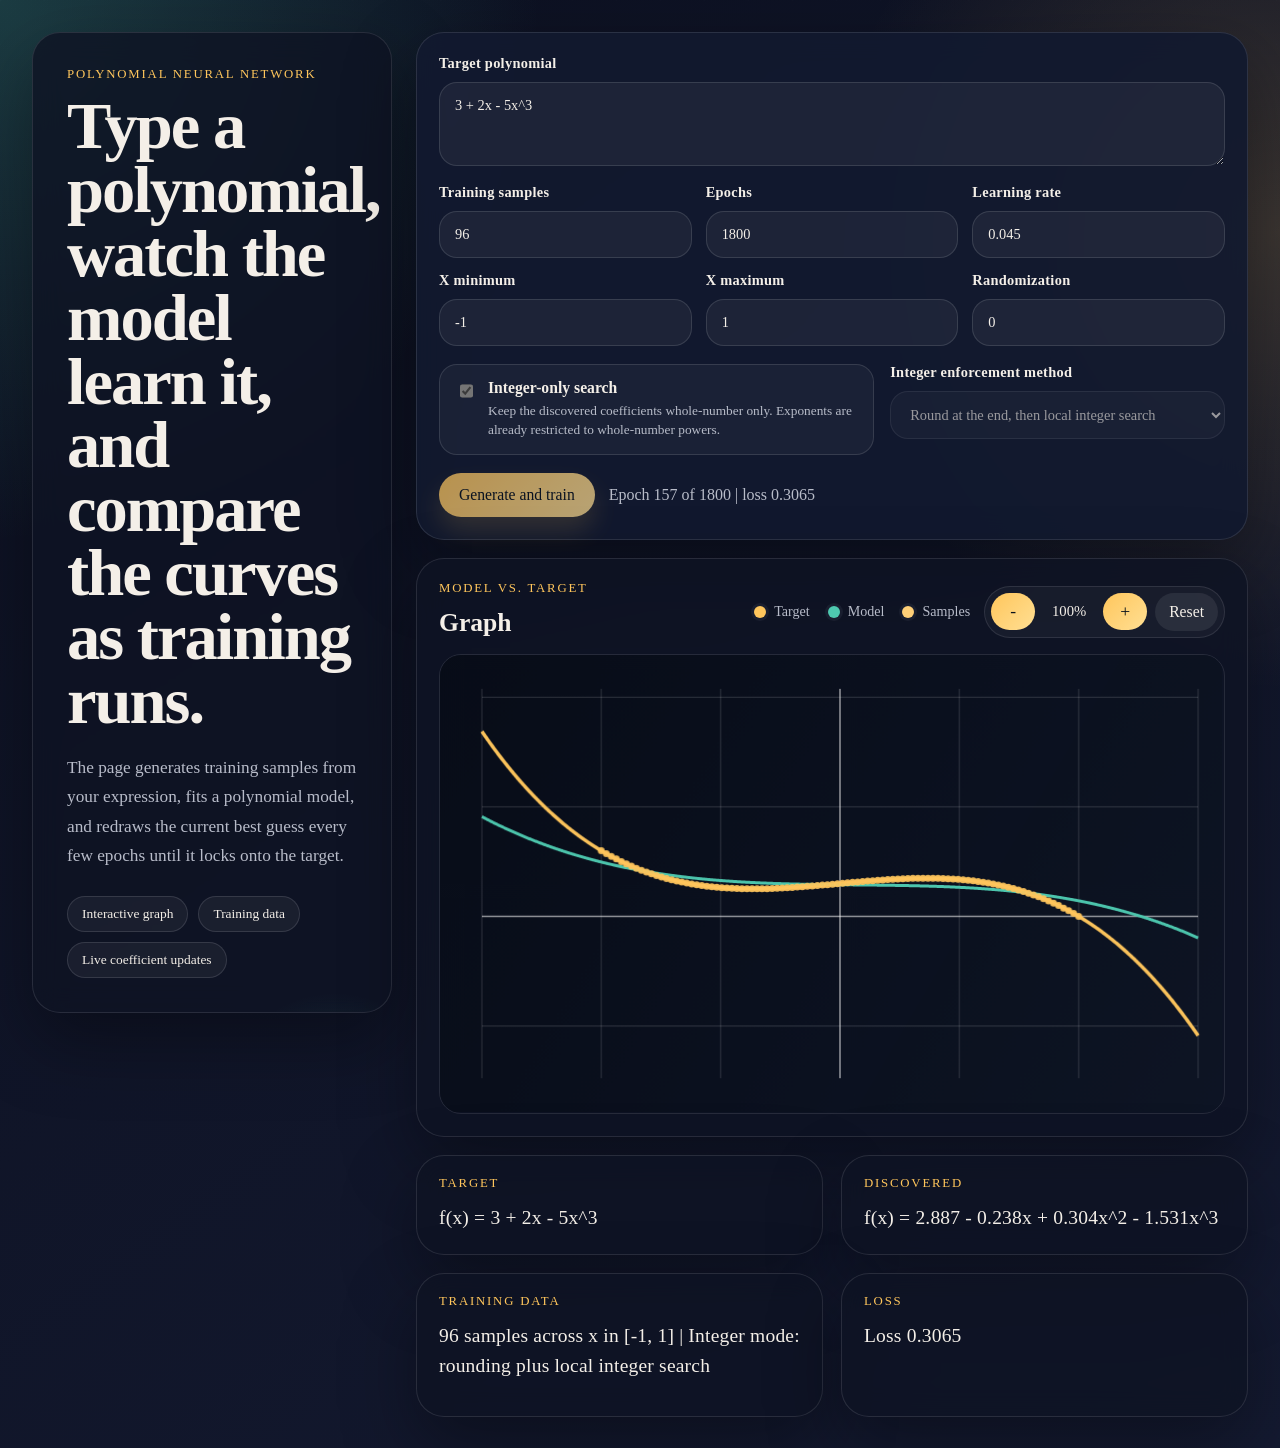
==== index.html @ 7504b13d "Add polynomial finder application with graphing capabilities - Implemented main application structur" ====
<!DOCTYPE html>
<html lang="en">
<head>
  <meta charset="UTF-8" />
  <meta name="viewport" content="width=device-width, initial-scale=1.0" />
  <title>Polynomial Finder</title>
  <link rel="stylesheet" href="styles.css" />
</head>
<body>
  <main class="app-shell">
    <section class="intro-panel card">
      <p class="eyebrow">Polynomial Neural Network</p>
      <h1>Type a polynomial, watch the model learn it, and compare the curves as training runs.</h1>
      <p class="lead">
        The page generates training samples from your expression, fits a polynomial model, and redraws the
        current best guess every few epochs until it locks onto the target.
      </p>
      <div class="pill-row">
        <span class="pill">Interactive graph</span>
        <span class="pill">Training data</span>
        <span class="pill">Live coefficient updates</span>
      </div>
    </section>

    <section class="workspace">
      <form id="control-form" class="card control-panel">
        <label class="field field-wide">
          <span>Target polynomial</span>
          <textarea id="polynomial-input" rows="2">3 + 2x - 5x^3</textarea>
        </label>

        <div class="field-grid">
          <label class="field">
            <span>Training samples</span>
            <input id="sample-count" type="number" min="16" max="400" step="1" value="96" />
          </label>
          <label class="field">
            <span>Epochs</span>
            <input id="epoch-count" type="number" min="50" max="20000" step="50" value="1800" />
          </label>
          <label class="field">
            <span>Learning rate</span>
            <input id="learning-rate" type="number" min="0.001" max="0.2" step="0.001" value="0.045" />
          </label>
        </div>

        <div class="sample-config-grid">
          <label class="field">
            <span>X minimum</span>
            <input id="x-min" type="number" min="-50" max="50" step="0.1" value="-1" />
          </label>
          <label class="field">
            <span>X maximum</span>
            <input id="x-max" type="number" min="-50" max="50" step="0.1" value="1" />
          </label>
          <label class="field">
            <span>Randomization</span>
            <input id="randomization" type="number" min="0" max="1" step="0.01" value="0" />
          </label>
        </div>

        <div class="constraint-panel">
          <label class="checkbox-field">
            <input id="integer-mode" type="checkbox" checked />
            <span>
              <strong>Integer-only search</strong>
              <small>Keep the discovered coefficients whole-number only. Exponents are already restricted to whole-number powers.</small>
            </span>
          </label>

          <label class="field method-field">
            <span>Integer enforcement method</span>
            <select id="integer-method">
              <option value="project-each-epoch">Projected rounding every epoch</option>
              <option value="annealed-bias">Progressive snapping during training</option>
              <option value="post-train-local-search" selected>Round at the end, then local integer search</option>
            </select>
          </label>
        </div>

        <div class="button-row">
          <button id="train-button" type="submit">Generate and train</button>
          <p id="status-text" class="status" aria-live="polite"></p>
        </div>
      </form>

      <section class="card graph-panel">
        <div class="graph-header">
          <div>
            <p class="eyebrow">Model vs. target</p>
            <h2>Graph</h2>
          </div>
          <div class="graph-tools">
            <div class="graph-legend" aria-label="Graph legend">
              <span><i class="swatch swatch-target"></i> Target</span>
              <span><i class="swatch swatch-model"></i> Model</span>
              <span><i class="swatch swatch-data"></i> Samples</span>
            </div>
            <div class="zoom-controls" aria-label="Graph zoom controls">
              <button id="zoom-out" class="zoom-button" type="button">-</button>
              <span id="zoom-level" class="zoom-level">100%</span>
              <button id="zoom-in" class="zoom-button" type="button">+</button>
              <button id="zoom-reset" class="zoom-reset" type="button">Reset</button>
            </div>
          </div>
        </div>
        <canvas id="graph-canvas" width="960" height="560" aria-label="Polynomial comparison chart"></canvas>
      </section>

      <section class="results-grid">
        <article class="card result-card">
          <p class="eyebrow">Target</p>
          <p id="target-equation" class="equation">f(x) = 3 + 2x - 5x^3</p>
        </article>
        <article class="card result-card">
          <p class="eyebrow">Discovered</p>
          <p id="discovered-equation" class="equation">Waiting for training...</p>
        </article>
        <article class="card result-card compact">
          <p class="eyebrow">Training data</p>
          <p id="sample-summary" class="equation">96 samples across x in [-1, 1]</p>
        </article>
        <article class="card result-card compact">
          <p class="eyebrow">Loss</p>
          <p id="loss-summary" class="equation">0.0000</p>
        </article>
      </section>
    </section>
  </main>
  <script src="PolynomialFinder.js"></script>
  <script src="GraphViewport.js"></script>
  <script src="script.js"></script>
</body>
</html>
---- styles.css ----
:root {
  color-scheme: dark;
  --bg: #0c1020;
  --bg-2: #141a31;
  --panel: rgba(14, 19, 35, 0.8);
  --panel-strong: rgba(18, 25, 47, 0.92);
  --text: #f4efe8;
  --muted: #b8bcc9;
  --accent: #4ec9b0;
  --accent-strong: #ffc65c;
  --border: rgba(255, 255, 255, 0.11);
  --shadow: 0 28px 72px rgba(0, 0, 0, 0.35);
}

* {
  box-sizing: border-box;
}

body {
  margin: 0;
  min-height: 100vh;
  font-family: "Iowan Old Style", "Palatino Linotype", "Book Antiqua", Georgia, serif;
  color: var(--text);
  background:
    radial-gradient(circle at top left, rgba(78, 201, 176, 0.24), transparent 28%),
    radial-gradient(circle at right 16%, rgba(255, 198, 92, 0.18), transparent 26%),
    linear-gradient(145deg, var(--bg) 0%, var(--bg-2) 100%);
}

body::before {
  content: "";
  position: fixed;
  inset: 0;
  pointer-events: none;
  background-image:
    linear-gradient(rgba(255, 255, 255, 0.03) 1px, transparent 1px),
    linear-gradient(90deg, rgba(255, 255, 255, 0.03) 1px, transparent 1px);
  background-size: 44px 44px;
  mask-image: linear-gradient(to bottom, rgba(0, 0, 0, 0.5), transparent 85%);
  opacity: 0.42;
}

.app-shell {
  min-height: 100vh;
  display: grid;
  gap: 24px;
  grid-template-columns: minmax(280px, 360px) minmax(0, 1fr);
  align-items: start;
  padding: 32px;
}

.intro-panel,
.workspace {
  position: relative;
  z-index: 1;
}

.intro-panel {
  padding: 34px;
  border-radius: 28px;
  background: linear-gradient(180deg, rgba(22, 29, 53, 0.92), rgba(11, 15, 30, 0.94));
  border: 1px solid var(--border);
  box-shadow: var(--shadow);
  overflow: hidden;
}

.intro-panel::after {
  content: "";
  position: absolute;
  inset: auto -18% -22% auto;
  width: 240px;
  aspect-ratio: 1;
  border-radius: 50%;
  background: radial-gradient(circle, rgba(78, 201, 176, 0.18), transparent 68%);
  pointer-events: none;
}

.workspace {
  display: grid;
  gap: 18px;
}

.card {
  border: 1px solid var(--border);
  border-radius: 28px;
  background: var(--panel);
  box-shadow: var(--shadow);
  backdrop-filter: blur(14px);
}

.eyebrow {
  margin: 0 0 12px;
  text-transform: uppercase;
  letter-spacing: 0.14em;
  font-size: 0.8rem;
  color: var(--accent-strong);
}

h1 {
  margin: 0;
  font-size: clamp(2.2rem, 5.2vw, 4.6rem);
  line-height: 0.96;
  letter-spacing: -0.03em;
}

.lead {
  margin: 20px 0 0;
  max-width: 34ch;
  font-size: 1.08rem;
  line-height: 1.7;
  color: var(--muted);
}

.pill-row {
  display: flex;
  flex-wrap: wrap;
  gap: 10px;
  margin-top: 26px;
}

.pill {
  padding: 9px 14px;
  border-radius: 999px;
  border: 1px solid rgba(255, 255, 255, 0.12);
  background: rgba(255, 255, 255, 0.05);
  color: var(--text);
  font-size: 0.84rem;
}

.control-panel {
  padding: 22px;
  background: var(--panel-strong);
}

.field {
  display: grid;
  gap: 10px;
  color: var(--muted);
  font-size: 0.9rem;
}

.field span {
  color: var(--text);
  font-weight: 600;
  letter-spacing: 0.02em;
}

.field-wide textarea,
.field input,
.field select {
  width: 100%;
  border: 1px solid rgba(255, 255, 255, 0.12);
  border-radius: 18px;
  padding: 14px 15px;
  color: var(--text);
  background: rgba(255, 255, 255, 0.05);
  font: inherit;
  outline: none;
  transition: border-color 150ms ease, transform 150ms ease, background 150ms ease;
}

.field-wide textarea {
  resize: vertical;
  min-height: 84px;
}

.field input:focus,
.field select:focus,
.field-wide textarea:focus {
  border-color: rgba(78, 201, 176, 0.7);
  background: rgba(255, 255, 255, 0.08);
}

.constraint-panel {
  display: grid;
  grid-template-columns: minmax(0, 1.3fr) minmax(220px, 1fr);
  gap: 16px;
  margin-top: 18px;
  align-items: start;
}

.checkbox-field {
  display: flex;
  gap: 12px;
  align-items: start;
  padding: 14px 16px;
  border: 1px solid rgba(255, 255, 255, 0.12);
  border-radius: 18px;
  background: rgba(255, 255, 255, 0.04);
}

.checkbox-field input {
  width: 18px;
  height: 18px;
  margin-top: 3px;
  accent-color: var(--accent-strong);
}

.checkbox-field span {
  display: grid;
  gap: 4px;
}

.checkbox-field strong {
  font-size: 0.98rem;
}

.checkbox-field small {
  color: var(--muted);
  line-height: 1.45;
}

.method-field {
  margin: 0;
}

.field select:disabled {
  opacity: 0.6;
  cursor: not-allowed;
}

.field-grid {
  display: grid;
  grid-template-columns: repeat(3, minmax(0, 1fr));
  gap: 14px;
  margin-top: 18px;
}

.sample-config-grid {
  display: grid;
  grid-template-columns: repeat(3, minmax(0, 1fr));
  gap: 14px;
  margin-top: 14px;
}

.button-row {
  display: flex;
  flex-wrap: wrap;
  gap: 14px;
  align-items: center;
  margin-top: 18px;
}

button {
  border: 0;
  border-radius: 999px;
  padding: 13px 20px;
  font: inherit;
  font-size: 0.98rem;
  color: #08111c;
  background: linear-gradient(135deg, var(--accent-strong) 0%, #ffdf93 100%);
  cursor: pointer;
  transition: transform 160ms ease, box-shadow 160ms ease, opacity 160ms ease;
  box-shadow: 0 14px 26px rgba(255, 198, 92, 0.2);
}

button:hover,
button:focus-visible {
  transform: translateY(-1px);
  box-shadow: 0 18px 28px rgba(255, 198, 92, 0.24);
}

button:disabled {
  cursor: progress;
  opacity: 0.7;
  transform: none;
}

.status {
  margin: 0;
  color: var(--muted);
  line-height: 1.5;
}

.graph-panel {
  padding: 22px;
}

.graph-header {
  display: flex;
  justify-content: space-between;
  align-items: end;
  gap: 16px;
  margin-bottom: 16px;
}

.graph-header h2 {
  margin: 0;
  font-size: 1.6rem;
}

.graph-tools {
  display: flex;
  flex-wrap: wrap;
  justify-content: end;
  gap: 14px;
  align-items: center;
}

.graph-legend {
  display: flex;
  flex-wrap: wrap;
  gap: 12px 18px;
  color: var(--muted);
  font-size: 0.88rem;
}

.graph-legend span {
  display: inline-flex;
  align-items: center;
  gap: 8px;
}

.swatch {
  display: inline-block;
  width: 12px;
  height: 12px;
  border-radius: 999px;
  box-shadow: 0 0 0 3px rgba(255, 255, 255, 0.05);
}

.swatch-target { background: var(--accent-strong); }
.swatch-model { background: var(--accent); }
.swatch-data { background: #ffcf77; }

.zoom-controls {
  display: inline-flex;
  align-items: center;
  gap: 8px;
  padding: 6px;
  border: 1px solid rgba(255, 255, 255, 0.1);
  border-radius: 999px;
  background: rgba(255, 255, 255, 0.04);
}

.zoom-button,
.zoom-reset {
  margin: 0;
  padding: 10px 14px;
  min-width: 44px;
  box-shadow: none;
}

.zoom-button {
  font-size: 1.1rem;
  line-height: 1;
}

.zoom-reset {
  background: rgba(255, 255, 255, 0.08);
  color: var(--text);
}

.zoom-level {
  min-width: 52px;
  text-align: center;
  color: var(--text);
  font-size: 0.92rem;
}

#graph-canvas {
  display: block;
  width: 100%;
  min-height: 420px;
  border-radius: 22px;
  border: 1px solid rgba(255, 255, 255, 0.1);
  cursor: grab;
  touch-action: none;
}

#graph-canvas.is-dragging {
  cursor: grabbing;
}

.results-grid {
  display: grid;
  grid-template-columns: repeat(2, minmax(0, 1fr));
  gap: 18px;
}

.result-card {
  padding: 20px 22px;
}

.result-card.compact {
  min-height: 144px;
}

.equation {
  margin: 0;
  font-size: 1.22rem;
  line-height: 1.55;
  letter-spacing: 0.01em;
  word-break: break-word;
}

@media (max-width: 1040px) {
  .app-shell {
    grid-template-columns: 1fr;
  }

  .intro-panel {
    max-width: 760px;
  }
}

@media (max-width: 720px) {
  .app-shell {
    padding: 18px;
  }

  .intro-panel,
  .control-panel,
  .graph-panel,
  .result-card {
    border-radius: 22px;
  }

  .field-grid,
  .sample-config-grid,
  .results-grid {
    grid-template-columns: 1fr;
  }

  .constraint-panel {
    grid-template-columns: 1fr;
  }

  .graph-header {
    flex-direction: column;
    align-items: start;
  }

  .graph-tools {
    justify-content: start;
  }

  #graph-canvas {
    min-height: 320px;
  }
}
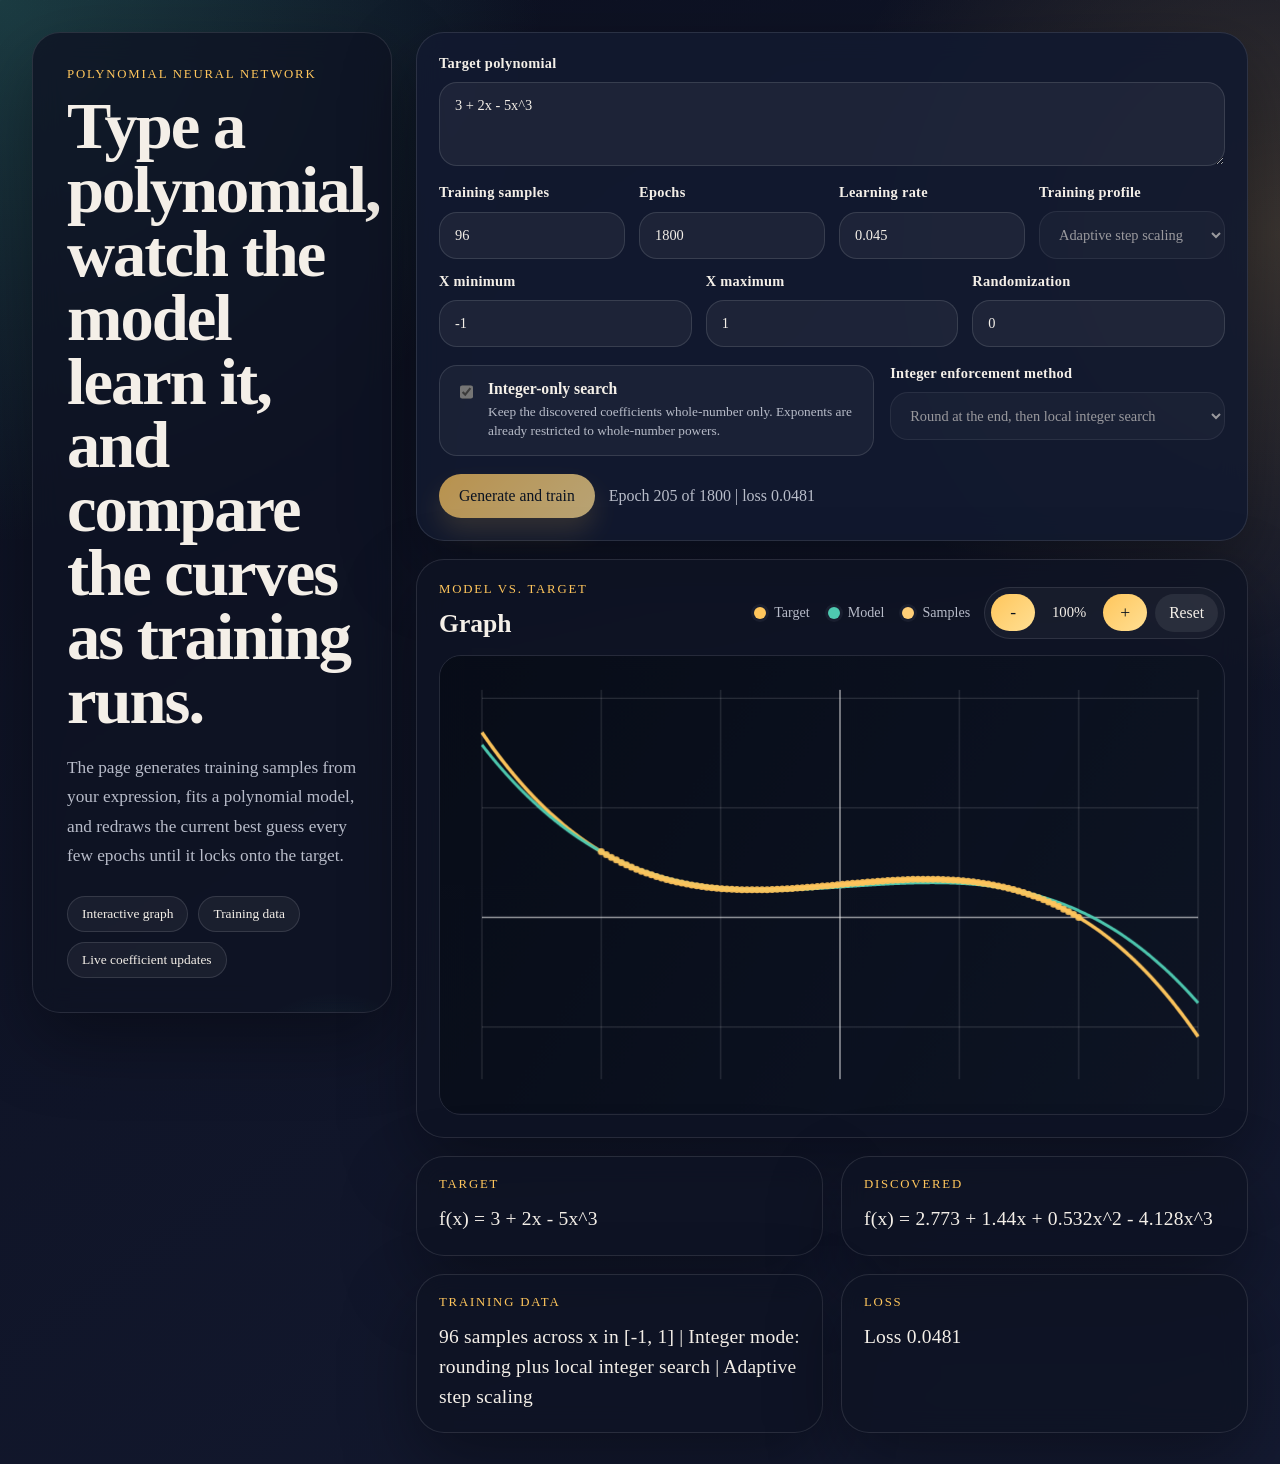
==== commit e62b8eba: "Add adaptive gradient application and training profile selection to Polynomial Finder" ====
--- a/index.html
+++ b/index.html
@@ -41,6 +41,14 @@
           <label class="field">
             <span>Learning rate</span>
             <input id="learning-rate" type="number" min="0.001" max="0.2" step="0.001" value="0.045" />
+          </label>
+          <label class="field">
+            <span>Training profile</span>
+            <select id="training-profile">
+              <option value="standard-sgd">Standard SGD</option>
+              <option value="adaptive-rms" selected>Adaptive step scaling</option>
+              <option value="adaptive-rms-simplicity">Adaptive scaling + simplicity bias</option>
+            </select>
           </label>
         </div>
 
--- a/styles.css
+++ b/styles.css
@@ -221,7 +221,7 @@
 
 .field-grid {
   display: grid;
-  grid-template-columns: repeat(3, minmax(0, 1fr));
+  grid-template-columns: repeat(4, minmax(0, 1fr));
   gap: 14px;
   margin-top: 18px;
 }
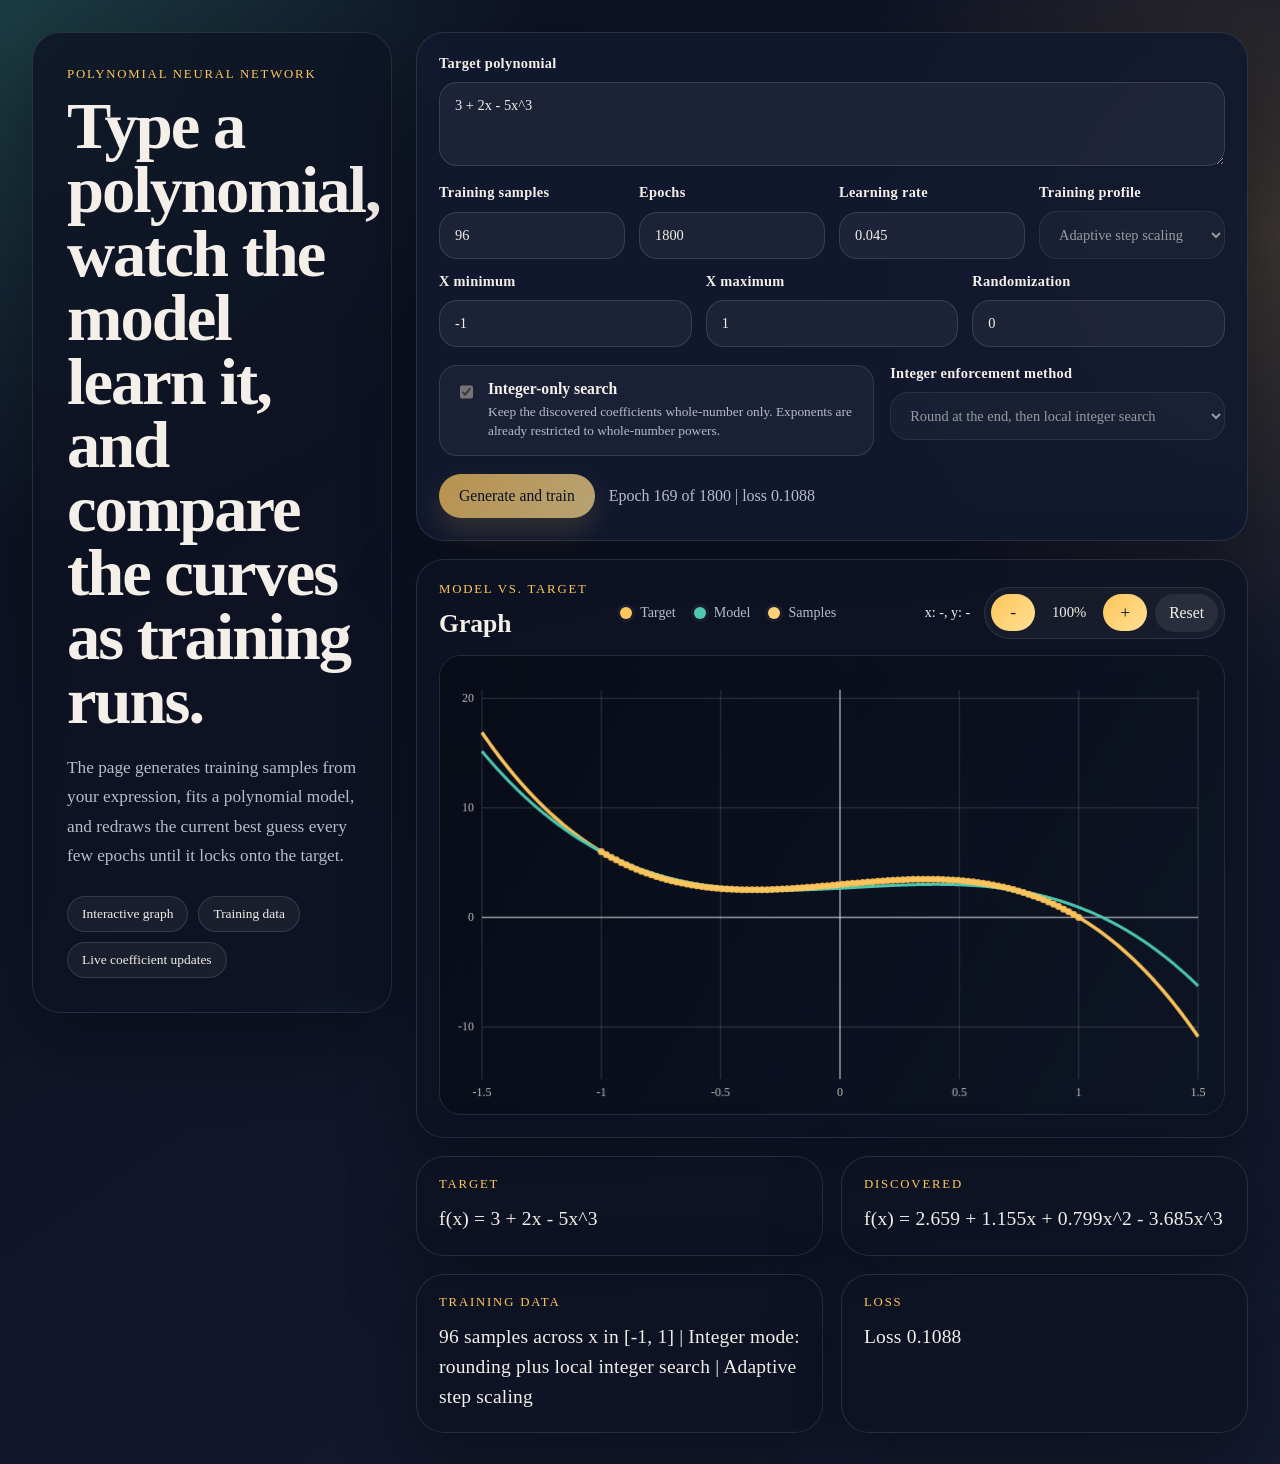
==== commit b61038b2: "Enhance Graph Viewport with coordinate display and improved test coverage" ====
--- a/index.html
+++ b/index.html
@@ -104,6 +104,7 @@
               <span><i class="swatch swatch-model"></i> Model</span>
               <span><i class="swatch swatch-data"></i> Samples</span>
             </div>
+            <p id="graph-coordinates" class="graph-coordinates" aria-live="polite">x: -, y: -</p>
             <div class="zoom-controls" aria-label="Graph zoom controls">
               <button id="zoom-out" class="zoom-button" type="button">-</button>
               <span id="zoom-level" class="zoom-level">100%</span>
--- a/styles.css
+++ b/styles.css
@@ -311,6 +311,14 @@
   gap: 8px;
 }
 
+.graph-coordinates {
+  margin: 0;
+  min-width: 120px;
+  color: var(--text);
+  font-size: 0.88rem;
+  text-align: right;
+}
+
 .swatch {
   display: inline-block;
   width: 12px;
@@ -435,6 +443,10 @@
     justify-content: start;
   }
 
+  .graph-coordinates {
+    text-align: left;
+  }
+
   #graph-canvas {
     min-height: 320px;
   }
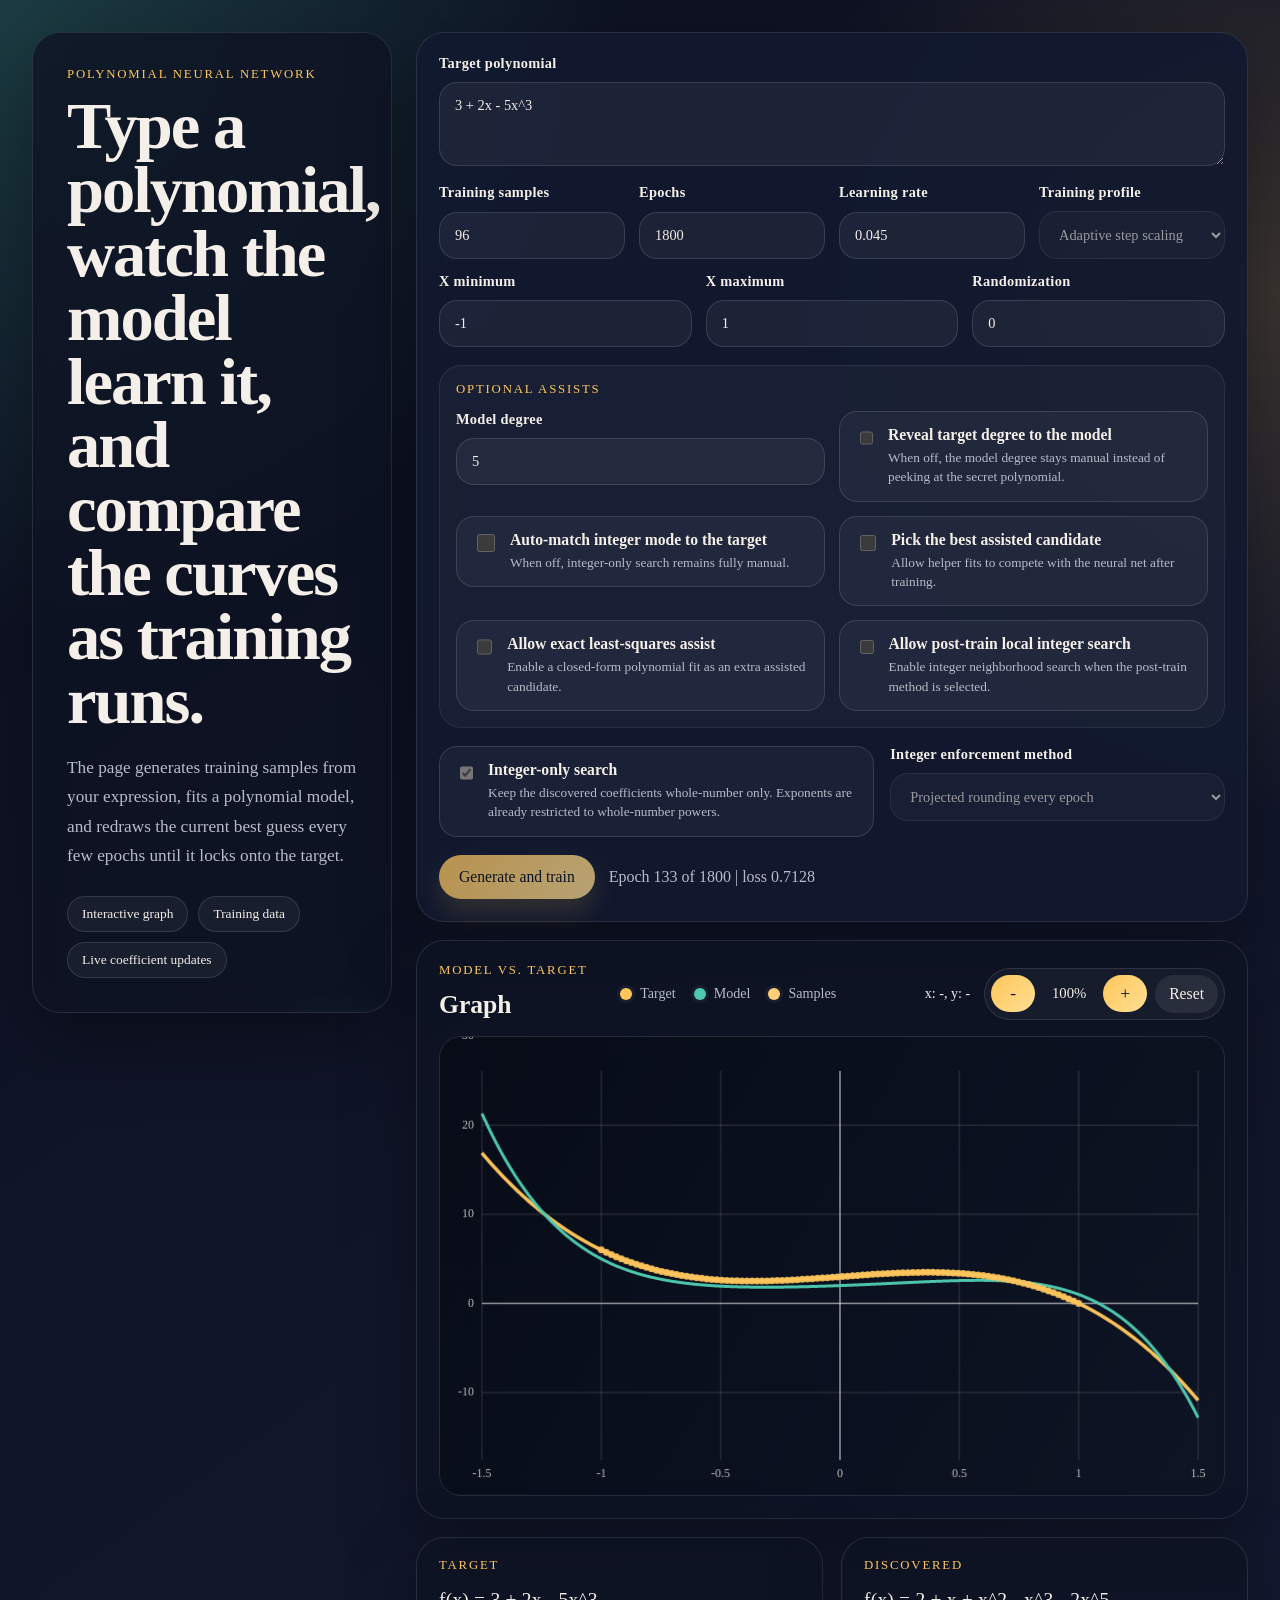
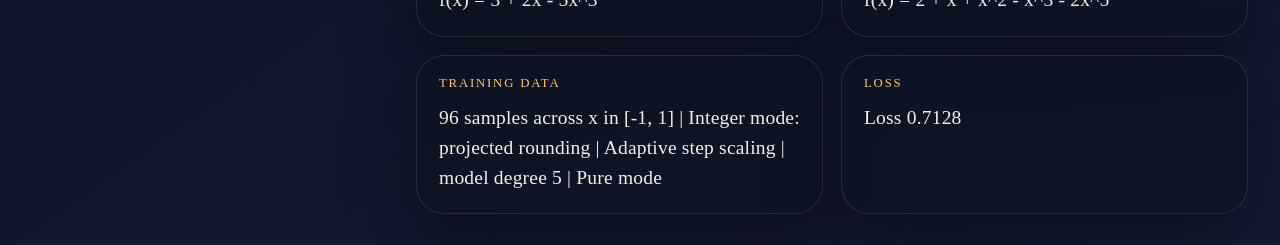
==== commit 74967f94: "Add assist panel with configuration options for polynomial model training" ====
--- a/index.html
+++ b/index.html
@@ -67,6 +67,56 @@
           </label>
         </div>
 
+        <section class="assist-panel">
+          <p class="eyebrow">Optional Assists</p>
+          <div class="assist-grid">
+            <label class="field">
+              <span>Model degree</span>
+              <input id="model-degree" type="number" min="0" max="24" step="1" value="5" />
+            </label>
+
+            <label class="checkbox-field">
+              <input id="assist-target-degree" type="checkbox" />
+              <span>
+                <strong>Reveal target degree to the model</strong>
+                <small>When off, the model degree stays manual instead of peeking at the secret polynomial.</small>
+              </span>
+            </label>
+
+            <label class="checkbox-field">
+              <input id="assist-auto-integer" type="checkbox" />
+              <span>
+                <strong>Auto-match integer mode to the target</strong>
+                <small>When off, integer-only search remains fully manual.</small>
+              </span>
+            </label>
+
+            <label class="checkbox-field">
+              <input id="assist-candidate-selection" type="checkbox" />
+              <span>
+                <strong>Pick the best assisted candidate</strong>
+                <small>Allow helper fits to compete with the neural net after training.</small>
+              </span>
+            </label>
+
+            <label class="checkbox-field">
+              <input id="assist-exact-solver" type="checkbox" />
+              <span>
+                <strong>Allow exact least-squares assist</strong>
+                <small>Enable a closed-form polynomial fit as an extra assisted candidate.</small>
+              </span>
+            </label>
+
+            <label class="checkbox-field">
+              <input id="assist-local-search" type="checkbox" />
+              <span>
+                <strong>Allow post-train local integer search</strong>
+                <small>Enable integer neighborhood search when the post-train method is selected.</small>
+              </span>
+            </label>
+          </div>
+        </section>
+
         <div class="constraint-panel">
           <label class="checkbox-field">
             <input id="integer-mode" type="checkbox" checked />
@@ -79,9 +129,9 @@
           <label class="field method-field">
             <span>Integer enforcement method</span>
             <select id="integer-method">
-              <option value="project-each-epoch">Projected rounding every epoch</option>
+              <option value="project-each-epoch" selected>Projected rounding every epoch</option>
               <option value="annealed-bias">Progressive snapping during training</option>
-              <option value="post-train-local-search" selected>Round at the end, then local integer search</option>
+              <option value="post-train-local-search">Round at the end, then local integer search</option>
             </select>
           </label>
         </div>
--- a/styles.css
+++ b/styles.css
@@ -233,6 +233,25 @@
   margin-top: 14px;
 }
 
+.assist-panel {
+  margin-top: 18px;
+  padding: 16px;
+  border: 1px solid rgba(255, 255, 255, 0.08);
+  border-radius: 22px;
+  background: rgba(255, 255, 255, 0.03);
+}
+
+.assist-panel .eyebrow {
+  margin-bottom: 14px;
+}
+
+.assist-grid {
+  display: grid;
+  grid-template-columns: repeat(2, minmax(0, 1fr));
+  gap: 14px;
+  align-items: start;
+}
+
 .button-row {
   display: flex;
   flex-wrap: wrap;
@@ -426,6 +445,7 @@
 
   .field-grid,
   .sample-config-grid,
+  .assist-grid,
   .results-grid {
     grid-template-columns: 1fr;
   }
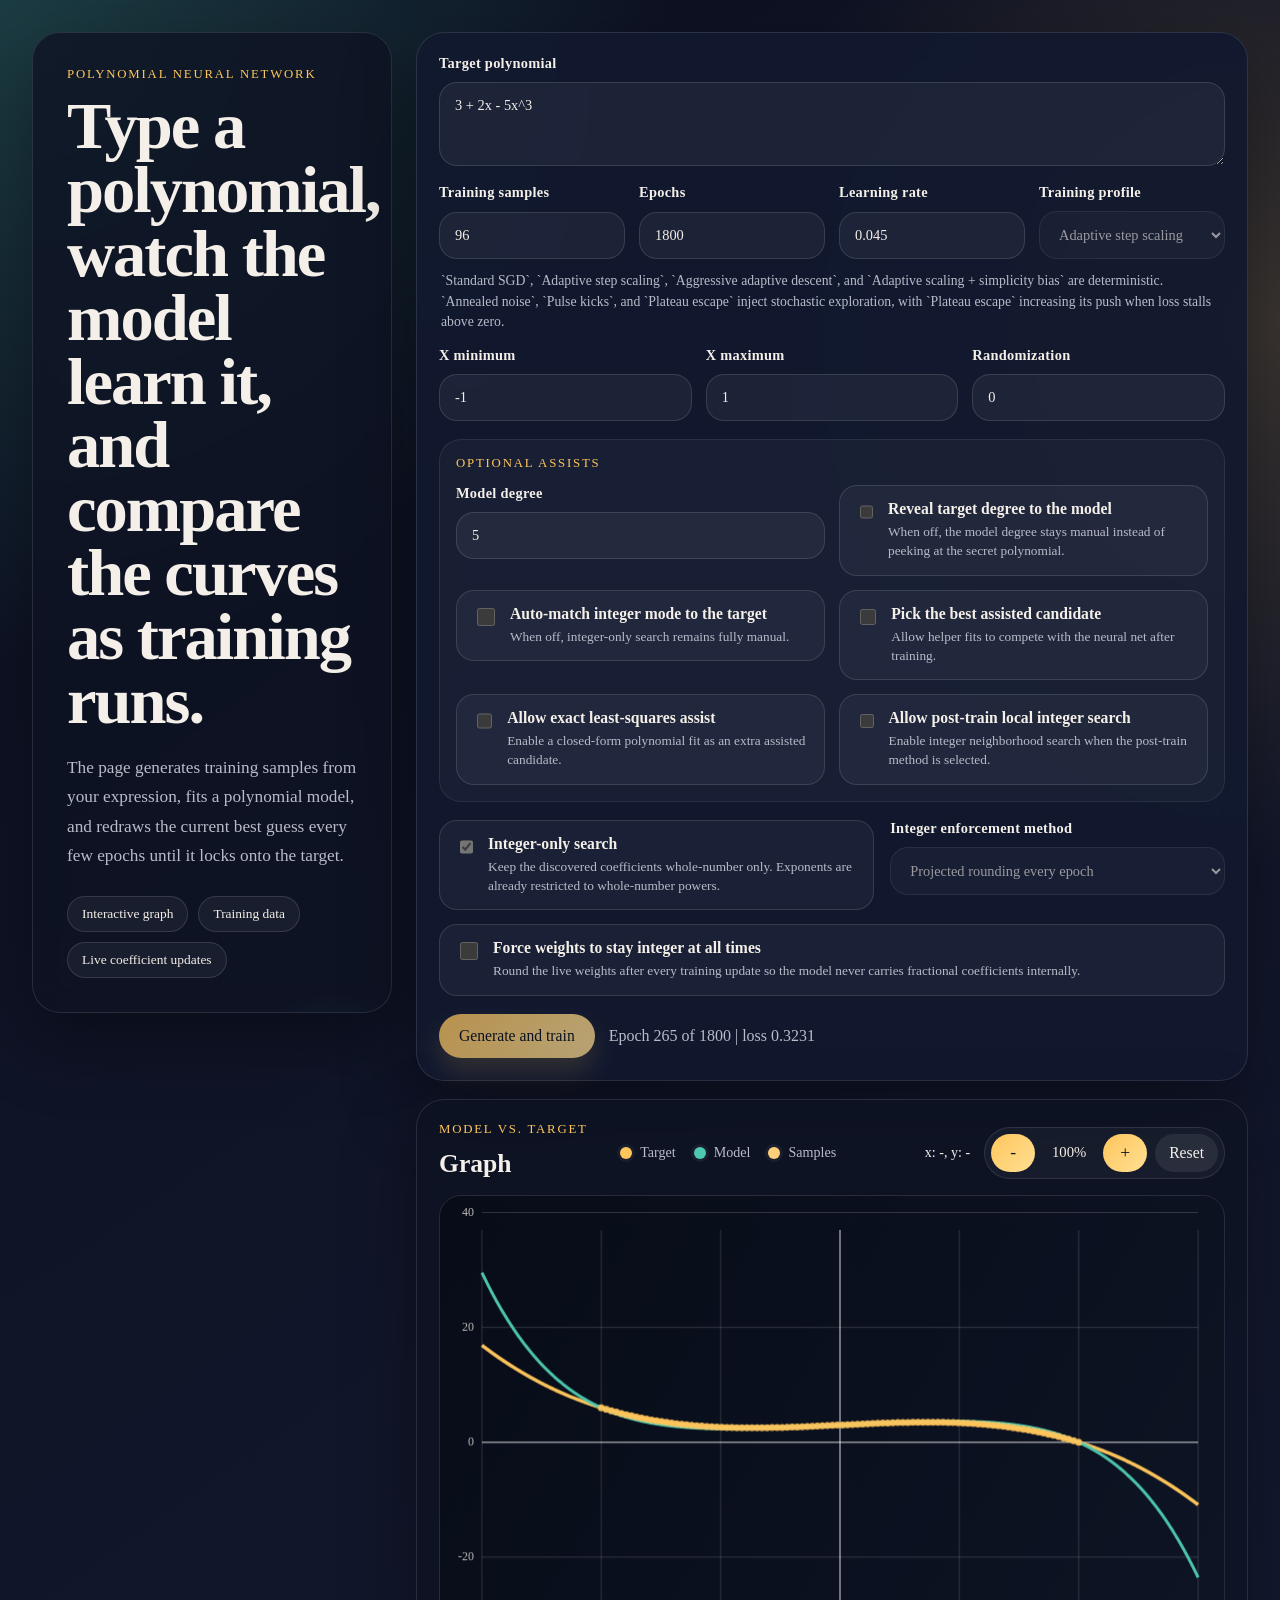
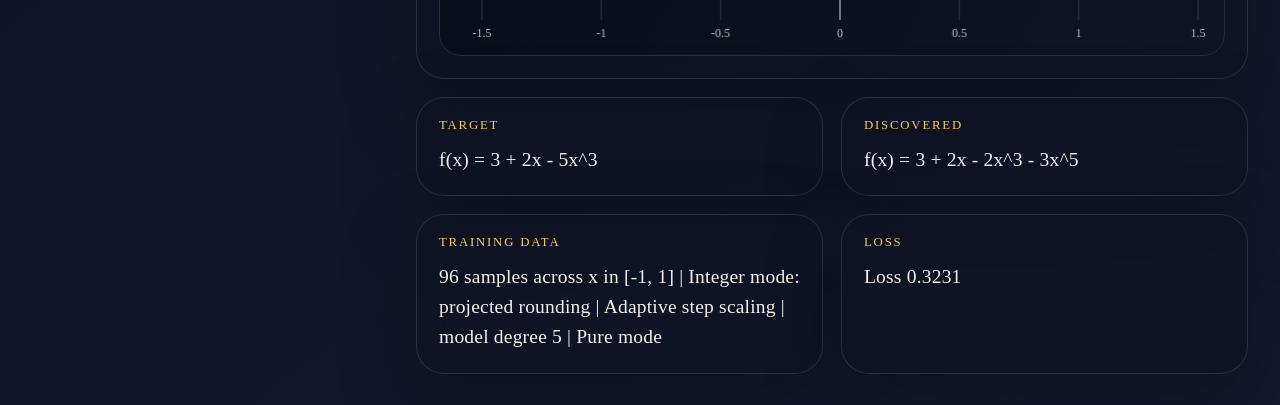
==== commit 75ba605c: "Add new training profiles and strict integer weights option to Polynomial Finder" ====
--- a/index.html
+++ b/index.html
@@ -47,10 +47,19 @@
             <select id="training-profile">
               <option value="standard-sgd">Standard SGD</option>
               <option value="adaptive-rms" selected>Adaptive step scaling</option>
+              <option value="adaptive-rms-aggressive">Aggressive adaptive descent</option>
+              <option value="adaptive-rms-annealed-noise">Adaptive descent + annealed noise</option>
+              <option value="adaptive-rms-pulse-kicks">Adaptive descent + pulse kicks</option>
+              <option value="adaptive-rms-plateau-escape">Adaptive descent + plateau escape</option>
               <option value="adaptive-rms-simplicity">Adaptive scaling + simplicity bias</option>
             </select>
           </label>
         </div>
+        <p class="training-profile-note">
+          `Standard SGD`, `Adaptive step scaling`, `Aggressive adaptive descent`, and `Adaptive scaling + simplicity bias`
+          are deterministic. `Annealed noise`, `Pulse kicks`, and `Plateau escape` inject stochastic exploration, with
+          `Plateau escape` increasing its push when loss stalls above zero.
+        </p>
 
         <div class="sample-config-grid">
           <label class="field">
@@ -135,6 +144,14 @@
             </select>
           </label>
         </div>
+
+        <label class="checkbox-field strict-integer-field">
+          <input id="strict-integer-weights" type="checkbox" />
+          <span>
+            <strong>Force weights to stay integer at all times</strong>
+            <small>Round the live weights after every training update so the model never carries fractional coefficients internally.</small>
+          </span>
+        </label>
 
         <div class="button-row">
           <button id="train-button" type="submit">Generate and train</button>
--- a/styles.css
+++ b/styles.css
@@ -214,6 +214,10 @@
   margin: 0;
 }
 
+.strict-integer-field {
+  margin-top: 14px;
+}
+
 .field select:disabled {
   opacity: 0.6;
   cursor: not-allowed;
@@ -224,6 +228,13 @@
   grid-template-columns: repeat(4, minmax(0, 1fr));
   gap: 14px;
   margin-top: 18px;
+}
+
+.training-profile-note {
+  margin: 12px 2px 0;
+  color: var(--muted);
+  font-size: 0.86rem;
+  line-height: 1.5;
 }
 
 .sample-config-grid {
